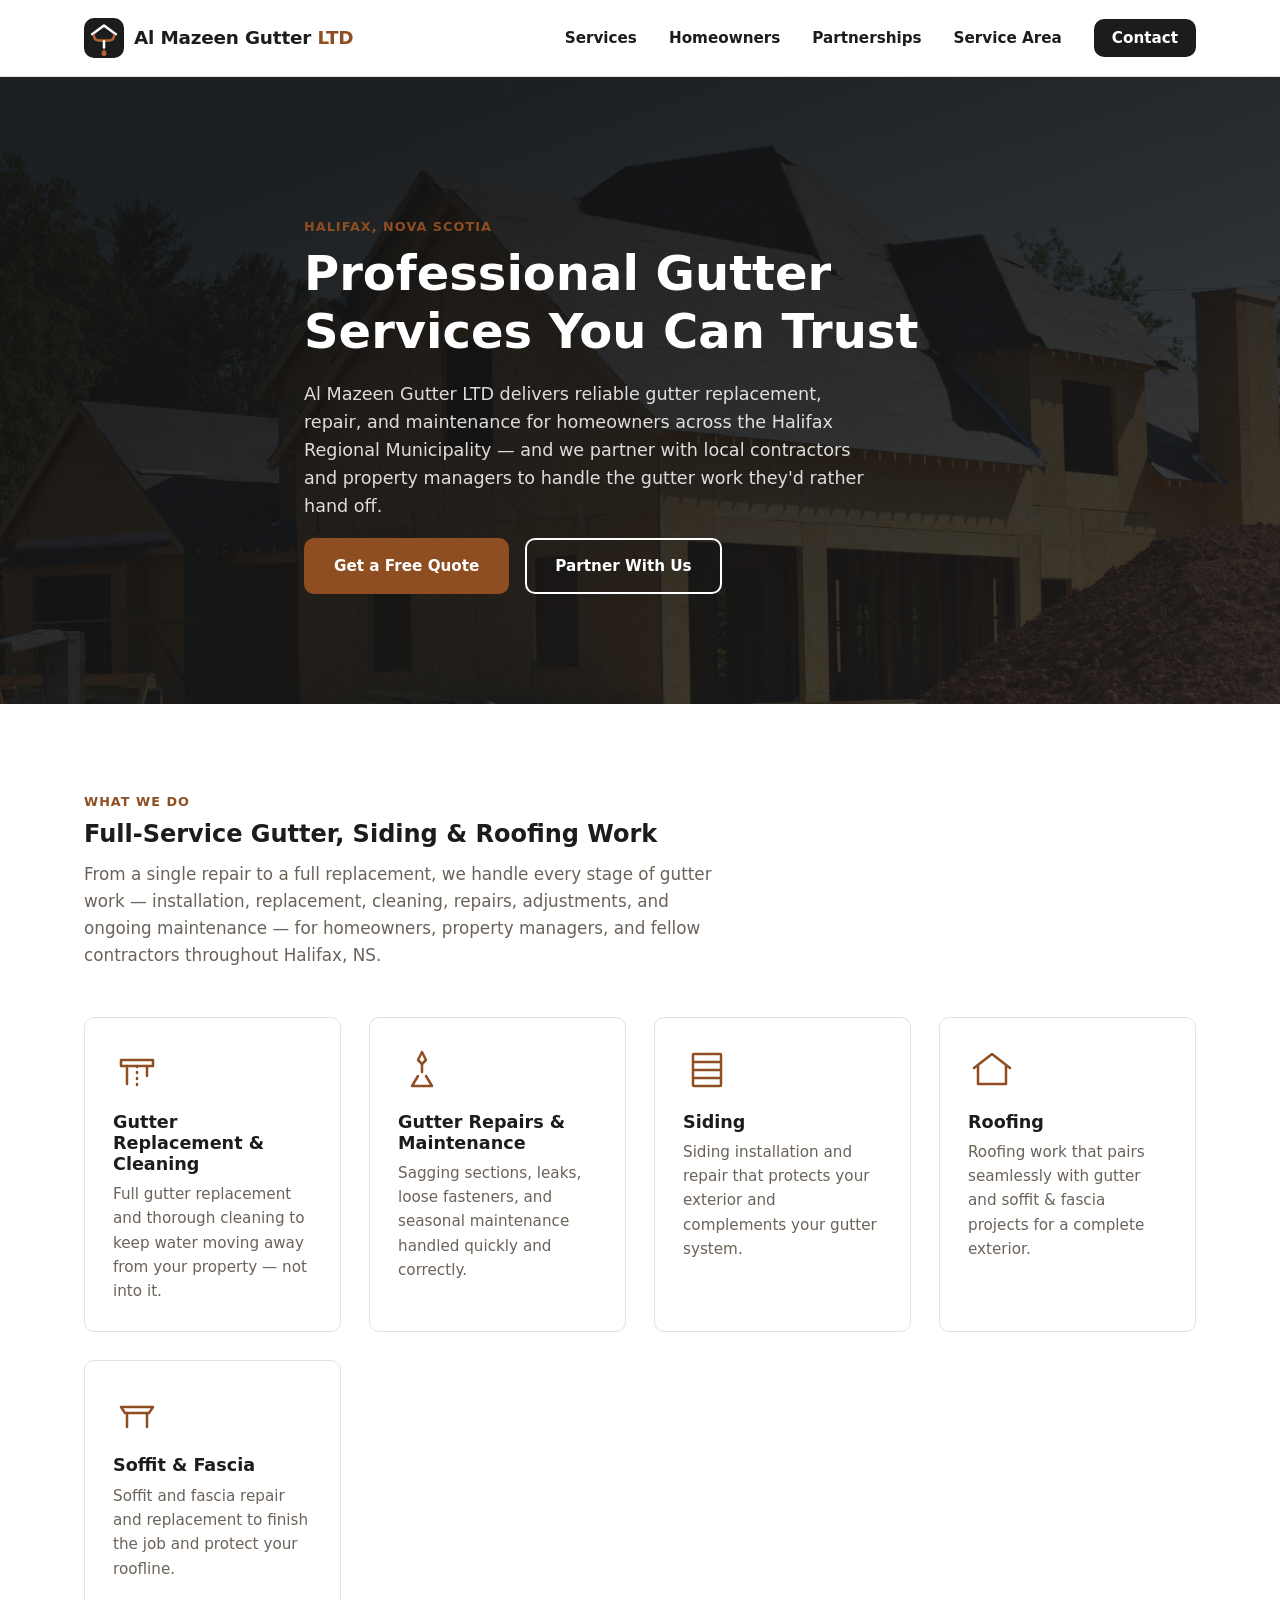
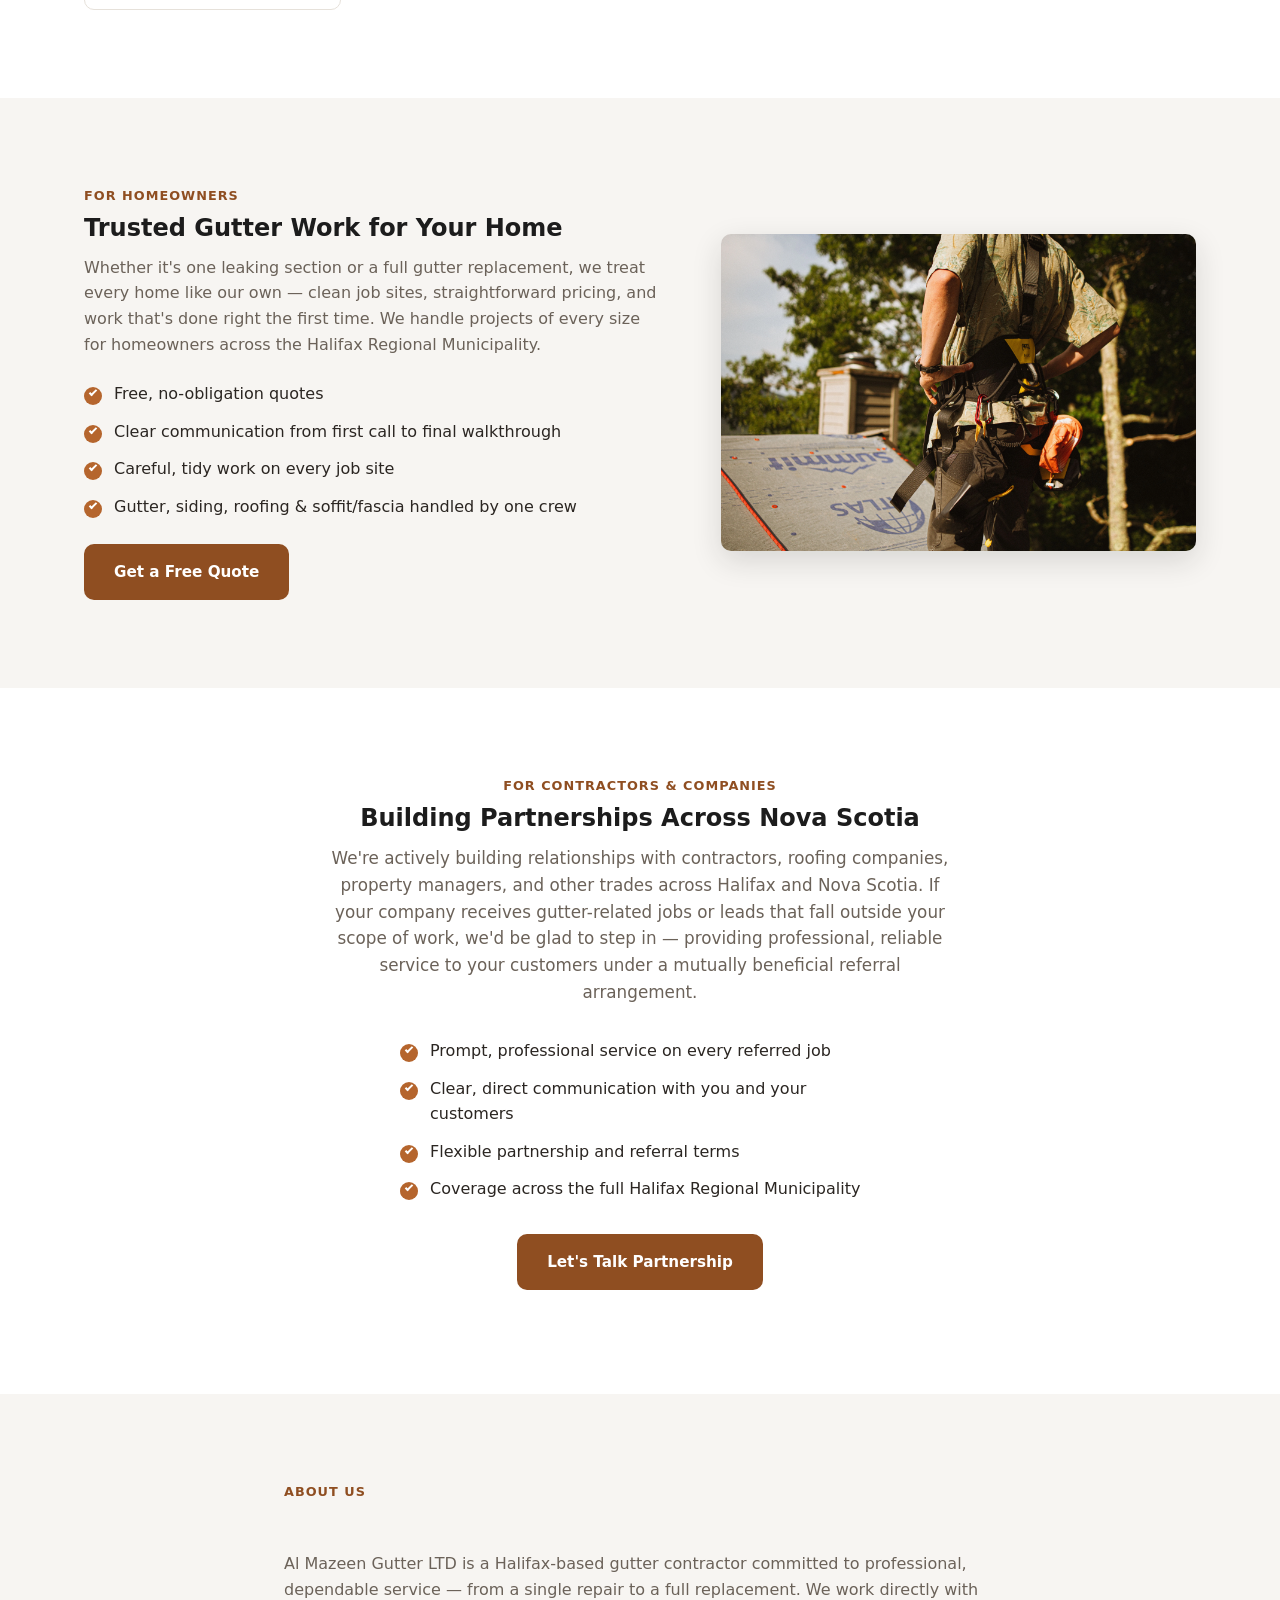
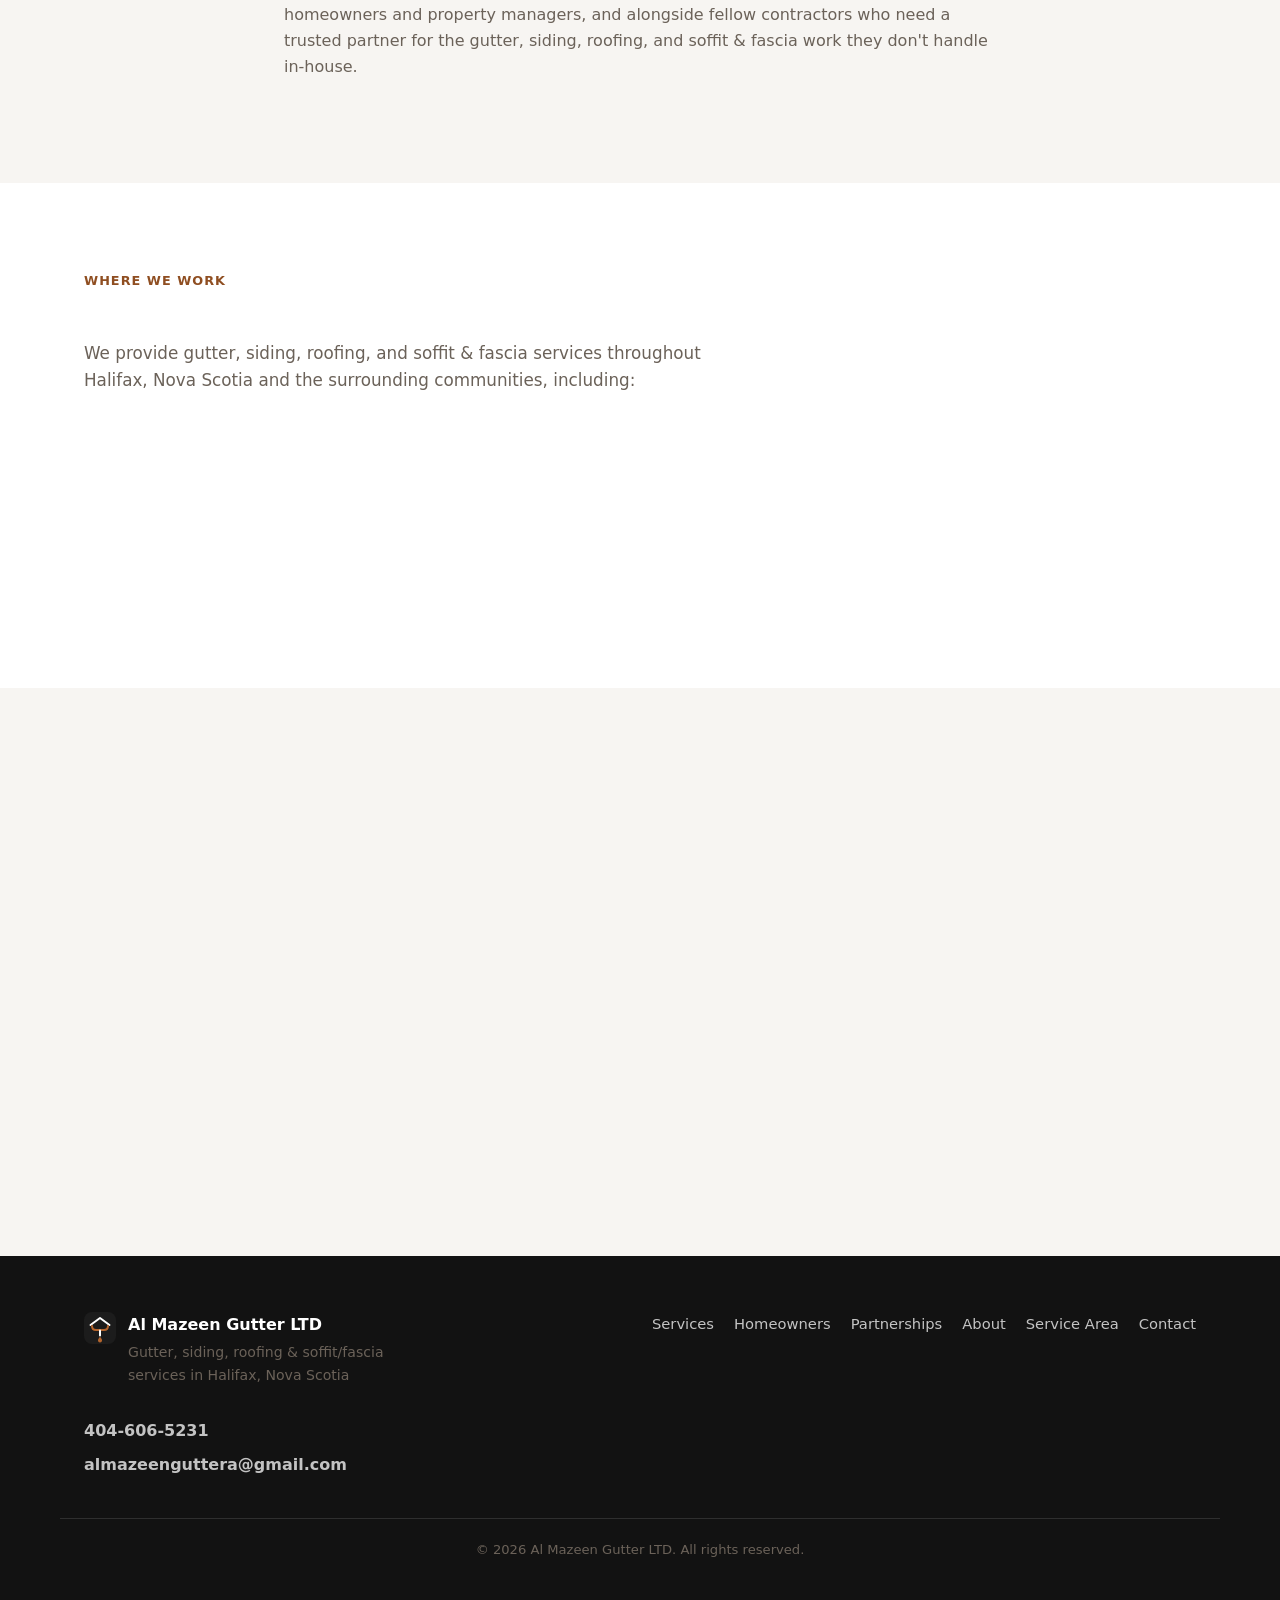
==== index.html @ e64c3819 "Add files via upload" ====
<!DOCTYPE html>
<html lang="en-CA">
<head>
  <meta charset="UTF-8">
  <meta name="viewport" content="width=device-width, initial-scale=1.0">

  <!-- ===================== PRIMARY SEO ===================== -->
  <title>Al Mazeen Gutter LTD | Gutter Services for Homeowners in Halifax, NS</title>
  <meta name="description" content="Al Mazeen Gutter LTD provides professional gutter replacement, repair, cleaning, and maintenance for homeowners in Halifax, Nova Scotia. We also partner with local contractors, roofers, and property managers on gutter, siding, roofing, and soffit &amp; fascia referrals.">
  <meta name="keywords" content="gutter services Halifax, gutter replacement Halifax NS, gutter repair Halifax, gutter cleaning Nova Scotia, soffit and fascia Halifax, siding Halifax, roofing Halifax, residential gutter contractor Halifax, contractor partnerships Nova Scotia, gutter referrals">
  <meta name="author" content="Al Mazeen Gutter LTD">
  <meta name="robots" content="index, follow">
  <link rel="canonical" href="https://www.your-domain-here.com/">

  <!-- ===================== OPEN GRAPH / SOCIAL ===================== -->
  <!-- TODO: add a real resources/images/og-image.jpg (1200x630) before launch — social platforms generally won't render SVG previews -->

  <meta property="og:type" content="website">
  <meta property="og:title" content="Al Mazeen Gutter LTD | Gutter Services for Homeowners in Halifax, NS">
  <meta property="og:description" content="Professional gutter replacement, repair, cleaning &amp; maintenance for homeowners in Halifax, Nova Scotia. Also open to contractor partnerships and referrals for gutter, siding, roofing, and soffit &amp; fascia work.">
  <meta property="og:image" content="https://www.your-domain-here.com/resources/images/og-image.jpg">
  <meta property="og:url" content="https://www.your-domain-here.com/">
  <meta property="og:locale" content="en_CA">
  <meta property="og:site_name" content="Al Mazeen Gutter LTD">

  <meta name="twitter:card" content="summary_large_image">
  <meta name="twitter:title" content="Al Mazeen Gutter LTD | Halifax, NS">
  <meta name="twitter:description" content="Professional gutter replacement, repair, cleaning &amp; maintenance for homeowners in Halifax, Nova Scotia. Also open to contractor partnerships and referrals.">
  <meta name="twitter:image" content="https://www.your-domain-here.com/resources/images/og-image.jpg">

  <!-- ===================== LOCAL SEO / GEO ===================== -->
  <meta name="geo.region" content="CA-NS">
  <meta name="geo.placename" content="Halifax, Nova Scotia">
  <meta name="geo.position" content="44.6488;-63.5752">
  <meta name="ICBM" content="44.6488, -63.5752">

  <!-- ===================== ICONS ===================== -->
  <link rel="icon" type="image/svg+xml" href="resources/favicon.svg">
  <link rel="apple-touch-icon" href="resources/favicon.svg">

  <link rel="stylesheet" href="css/style.css">

  <!-- ===================== STRUCTURED DATA (LocalBusiness) ===================== -->
  <script type="application/ld+json">
  {
    "@context": "https://schema.org",
    "@type": "HomeAndConstructionBusiness",
    "name": "Al Mazeen Gutter LTD",
    "description": "Professional gutter replacement, repair, cleaning, and maintenance for homeowners and property managers in Halifax, Nova Scotia. Also offering siding, roofing, and soffit & fascia services, and open to contractor partnerships and job referrals.",
    "url": "https://www.your-domain-here.com/",
    "telephone": "+1-404-606-5231",
    "email": "almazeenguttera@gmail.com",
    "image": "https://www.your-domain-here.com/resources/images/og-image.jpg",
    "address": {
      "@type": "PostalAddress",
      "addressLocality": "Halifax",
      "addressRegion": "NS",
      "addressCountry": "CA"
    },
    "geo": {
      "@type": "GeoCoordinates",
      "latitude": 44.6488,
      "longitude": -63.5752
    },
    "areaServed": [
      { "@type": "City", "name": "Halifax" },
      { "@type": "City", "name": "Dartmouth" },
      { "@type": "City", "name": "Bedford" },
      { "@type": "City", "name": "Lower Sackville" },
      { "@type": "AdministrativeArea", "name": "Halifax Regional Municipality" },
      { "@type": "State", "name": "Nova Scotia" }
    ],
    "makesOffer": [
      { "@type": "Offer", "itemOffered": { "@type": "Service", "name": "Gutter Replacement" } },
      { "@type": "Offer", "itemOffered": { "@type": "Service", "name": "Gutter Cleaning" } },
      { "@type": "Offer", "itemOffered": { "@type": "Service", "name": "Gutter Repairs & Maintenance" } },
      { "@type": "Offer", "itemOffered": { "@type": "Service", "name": "Siding Installation & Repair" } },
      { "@type": "Offer", "itemOffered": { "@type": "Service", "name": "Roofing" } },
      { "@type": "Offer", "itemOffered": { "@type": "Service", "name": "Soffit & Fascia" } }
    ]
  }
  </script>
  <!-- NOTE: no exact street address was provided — add one to the "address" block above once available for stronger local SEO. -->
</head>
<body>

  <a class="skip-link" href="#main-content">Skip to main content</a>

  <!-- ===================== HEADER / NAV ===================== -->
  <header class="site-header" id="top">
    <div class="container header-inner">
      <a href="#top" class="logo" aria-label="Al Mazeen Gutter LTD, home">
        <img src="resources/logo.svg" alt="Al Mazeen Gutter LTD logo" class="logo-mark" width="40" height="40">
        <span class="logo-text">Al Mazeen Gutter <span class="logo-ltd">LTD</span></span>
      </a>

      <button class="nav-toggle" id="navToggle" aria-expanded="false" aria-controls="primaryNav" aria-label="Toggle navigation menu">
        <span></span><span></span><span></span>
      </button>

      <nav class="primary-nav" id="primaryNav" aria-label="Primary">
        <ul>
          <li><a href="#services">Services</a></li>
          <li><a href="#homeowners">Homeowners</a></li>
          <li><a href="#partnerships">Partnerships</a></li>
          <li><a href="#service-area">Service Area</a></li>
          <li><a href="#contact" class="nav-cta">Contact</a></li>
        </ul>
      </nav>
    </div>
  </header>

  <main id="main-content">

    <!-- ===================== HERO ===================== -->
    <section class="hero">
      <div class="hero-media" aria-hidden="true">
        <img src="resources/images/hero.webp" alt="" class="hero-img">
      </div>
      <div class="container hero-inner">
        <p class="eyebrow">Halifax, Nova Scotia</p>
        <h1>Professional Gutter Services You Can Trust</h1>
        <p class="hero-sub">
          Al Mazeen Gutter LTD delivers reliable gutter replacement, repair, and maintenance for
          homeowners across the Halifax Regional Municipality &mdash; and we partner with local
          contractors and property managers to handle the gutter work they'd rather hand off.
        </p>
        <div class="hero-actions">
          <a href="#contact" class="btn btn-primary">Get a Free Quote</a>
          <a href="#partnerships" class="btn btn-outline">Partner With Us</a>
        </div>
      </div>
    </section>

    <!-- ===================== SERVICES ===================== -->
    <section class="section" id="services">
      <div class="container">
        <p class="eyebrow">What We Do</p>
        <h2>Full-Service Gutter, Siding &amp; Roofing Work</h2>
        <p class="section-lead">
          From a single repair to a full replacement, we handle every stage of gutter work &mdash;
          installation, replacement, cleaning, repairs, adjustments, and ongoing maintenance &mdash;
          for homeowners, property managers, and fellow contractors throughout Halifax, NS.
        </p>

        <div class="card-grid">
          <article class="service-card">
            <div class="service-icon" aria-hidden="true">
              <svg viewBox="0 0 48 48" fill="none" xmlns="http://www.w3.org/2000/svg"><path d="M8 14h32v6H8z" stroke="currentColor" stroke-width="2.5" stroke-linejoin="round"/><path d="M14 20v18M34 20v10" stroke="currentColor" stroke-width="2.5" stroke-linecap="round"/><path d="M24 20v24" stroke="currentColor" stroke-width="2.5" stroke-linecap="round" stroke-dasharray="1 5"/></svg>
            </div>
            <h3>Gutter Replacement &amp; Cleaning</h3>
            <p>Full gutter replacement and thorough cleaning to keep water moving away from your property &mdash; not into it.</p>
          </article>

          <article class="service-card">
            <div class="service-icon" aria-hidden="true">
              <svg viewBox="0 0 48 48" fill="none" xmlns="http://www.w3.org/2000/svg"><path d="M24 6l4 8-4 4-4-4 4-8z" stroke="currentColor" stroke-width="2.5" stroke-linejoin="round"/><path d="M24 18v8M14 40l6-10M34 40l-6-10M14 40h20" stroke="currentColor" stroke-width="2.5" stroke-linecap="round" stroke-linejoin="round"/></svg>
            </div>
            <h3>Gutter Repairs &amp; Maintenance</h3>
            <p>Sagging sections, leaks, loose fasteners, and seasonal maintenance handled quickly and correctly.</p>
          </article>

          <article class="service-card">
            <div class="service-icon" aria-hidden="true">
              <svg viewBox="0 0 48 48" fill="none" xmlns="http://www.w3.org/2000/svg"><rect x="10" y="8" width="28" height="32" rx="1" stroke="currentColor" stroke-width="2.5"/><path d="M10 16h28M10 24h28M10 32h28" stroke="currentColor" stroke-width="2.5"/></svg>
            </div>
            <h3>Siding</h3>
            <p>Siding installation and repair that protects your exterior and complements your gutter system.</p>
          </article>

          <article class="service-card">
            <div class="service-icon" aria-hidden="true">
              <svg viewBox="0 0 48 48" fill="none" xmlns="http://www.w3.org/2000/svg"><path d="M6 22L24 8l18 14" stroke="currentColor" stroke-width="2.5" stroke-linecap="round" stroke-linejoin="round"/><path d="M10 20v18h28V20" stroke="currentColor" stroke-width="2.5" stroke-linejoin="round"/></svg>
            </div>
            <h3>Roofing</h3>
            <p>Roofing work that pairs seamlessly with gutter and soffit &amp; fascia projects for a complete exterior.</p>
          </article>

          <article class="service-card">
            <div class="service-icon" aria-hidden="true">
              <svg viewBox="0 0 48 48" fill="none" xmlns="http://www.w3.org/2000/svg"><path d="M8 18h32l-4 6H12l-4-6z" stroke="currentColor" stroke-width="2.5" stroke-linejoin="round"/><path d="M14 24v14M34 24v14" stroke="currentColor" stroke-width="2.5" stroke-linecap="round"/></svg>
            </div>
            <h3>Soffit &amp; Fascia</h3>
            <p>Soffit and fascia repair and replacement to finish the job and protect your roofline.</p>
          </article>
        </div>
      </div>
    </section>

    <!-- ===================== HOMEOWNERS ===================== -->
    <section class="section section-alt" id="homeowners">
      <div class="container">
        <div class="split">
          <div class="split-copy">
            <p class="eyebrow">For Homeowners</p>
            <h2>Trusted Gutter Work for Your Home</h2>
            <p>
              Whether it's one leaking section or a full gutter replacement, we treat every home
              like our own &mdash; clean job sites, straightforward pricing, and work that's done
              right the first time. We handle projects of every size for homeowners across the
              Halifax Regional Municipality.
            </p>
            <ul class="check-list">
              <li>Free, no-obligation quotes</li>
              <li>Clear communication from first call to final walkthrough</li>
              <li>Careful, tidy work on every job site</li>
              <li>Gutter, siding, roofing &amp; soffit/fascia handled by one crew</li>
            </ul>
            <a href="#contact" class="btn btn-primary">Get a Free Quote</a>
          </div>
          <div class="split-media" aria-hidden="true">
            <img src="resources/images/about.webp" alt="Roofing technician wearing safety harness on a residential roof, ready for a gutter and roofing job" class="rounded-img">
          </div>
        </div>
      </div>
    </section>

    <!-- ===================== PARTNERSHIPS ===================== -->
    <section class="section" id="partnerships">
      <div class="container">
        <div class="section-intro-center">
          <p class="eyebrow">For Contractors &amp; Companies</p>
          <h2>Building Partnerships Across Nova Scotia</h2>
          <p class="section-lead center">
            We're actively building relationships with contractors, roofing companies, property
            managers, and other trades across Halifax and Nova Scotia. If your company receives
            gutter-related jobs or leads that fall outside your scope of work, we'd be glad to
            step in &mdash; providing professional, reliable service to your customers under a
            mutually beneficial referral arrangement.
          </p>
        </div>
        <ul class="check-list check-list-center">
          <li>Prompt, professional service on every referred job</li>
          <li>Clear, direct communication with you and your customers</li>
          <li>Flexible partnership and referral terms</li>
          <li>Coverage across the full Halifax Regional Municipality</li>
        </ul>
        <p class="text-center"><a href="#contact" class="btn btn-primary">Let's Talk Partnership</a></p>
      </div>
    </section>

    <!-- ===================== ABOUT ===================== -->
    <section class="section section-alt" id="about">
      <div class="container narrow">
        <p class="eyebrow">About Us</p>
        <h2>Dependable Gutter Work, Done Right</h2>
        <p>
          Al Mazeen Gutter LTD is a Halifax-based gutter contractor committed to professional,
          dependable service &mdash; from a single repair to a full replacement. We work directly
          with homeowners and property managers, and alongside fellow contractors who need a
          trusted partner for the gutter, siding, roofing, and soffit &amp; fascia work they don't
          handle in-house.
        </p>
      </div>
    </section>

    <!-- ===================== SERVICE AREA ===================== -->
    <section class="section" id="service-area">
      <div class="container">
        <p class="eyebrow">Where We Work</p>
        <h2>Proudly Serving the Halifax Regional Municipality</h2>
        <p class="section-lead">
          We provide gutter, siding, roofing, and soffit &amp; fascia services throughout Halifax,
          Nova Scotia and the surrounding communities, including:
        </p>
        <ul class="area-list">
          <li>Halifax</li>
          <li>Dartmouth</li>
          <li>Bedford</li>
          <li>Lower Sackville</li>
          <li>Cole Harbour</li>
          <li>Clayton Park</li>
          <li>Fall River</li>
          <li>Surrounding HRM communities</li>
        </ul>
      </div>
    </section>

    <!-- ===================== CONTACT ===================== -->
    <section class="section section-alt" id="contact">
      <div class="container">
        <div class="section-intro-center">
          <p class="eyebrow">Get In Touch</p>
          <h2>Request a Quote or Start a Partnership</h2>
          <p class="section-lead center">
            Reach out about a gutter project, or to discuss a referral partnership between our
            companies. We look forward to hearing from you.
          </p>
        </div>

        <div class="contact-grid">
          <a href="tel:+14046065231" class="contact-tile">
            <span class="contact-tile-icon" aria-hidden="true">
              <svg viewBox="0 0 48 48" fill="none" xmlns="http://www.w3.org/2000/svg"><path d="M14 8c1.5 3.5 3 6.5 5 9-2 2-3 3-3 3s2 5 5 8 8 5 8 5 1-1 3-3c2.5 2 5.5 3.5 9 5v6c0 2-2 4-4 4C22 45 3 26 3 12c0-2 2-4 4-4h7z" stroke="currentColor" stroke-width="2.5" stroke-linejoin="round"/></svg>
            </span>
            <span class="contact-tile-label">Call Us</span>
            <span class="contact-tile-value">404-606-5231</span>
          </a>

          <a href="mailto:almazeenguttera@gmail.com" class="contact-tile">
            <span class="contact-tile-icon" aria-hidden="true">
              <svg viewBox="0 0 48 48" fill="none" xmlns="http://www.w3.org/2000/svg"><rect x="6" y="10" width="36" height="28" rx="3" stroke="currentColor" stroke-width="2.5"/><path d="M8 13l16 13 16-13" stroke="currentColor" stroke-width="2.5" stroke-linecap="round" stroke-linejoin="round"/></svg>
            </span>
            <span class="contact-tile-label">Email Us</span>
            <span class="contact-tile-value">almazeenguttera@gmail.com</span>
          </a>

          <div class="contact-tile contact-tile-static">
            <span class="contact-tile-icon" aria-hidden="true">
              <svg viewBox="0 0 48 48" fill="none" xmlns="http://www.w3.org/2000/svg"><path d="M24 44s14-12.6 14-23a14 14 0 1 0-28 0c0 10.4 14 23 14 23z" stroke="currentColor" stroke-width="2.5" stroke-linejoin="round"/><circle cx="24" cy="21" r="5" stroke="currentColor" stroke-width="2.5"/></svg>
            </span>
            <span class="contact-tile-label">Service Area</span>
            <span class="contact-tile-value">Halifax Regional Municipality, NS</span>
          </div>
        </div>
      </div>
    </section>

  </main>

  <!-- ===================== FOOTER ===================== -->
  <footer class="site-footer">
    <div class="container footer-inner">
      <div class="footer-brand">
        <img src="resources/logo.svg" alt="" class="logo-mark" width="32" height="32" aria-hidden="true">
        <div>
          <p class="footer-name">Al Mazeen Gutter LTD</p>
          <p class="footer-tagline">Gutter, siding, roofing &amp; soffit/fascia services in Halifax, Nova Scotia</p>
        </div>
      </div>

      <nav class="footer-nav" aria-label="Footer">
        <a href="#services">Services</a>
        <a href="#homeowners">Homeowners</a>
        <a href="#partnerships">Partnerships</a>
        <a href="#about">About</a>
        <a href="#service-area">Service Area</a>
        <a href="#contact">Contact</a>
      </nav>

      <div class="footer-contact">
        <a href="tel:+14046065231">404-606-5231</a>
        <a href="mailto:almazeenguttera@gmail.com">almazeenguttera@gmail.com</a>
      </div>
    </div>
    <div class="container footer-bottom">
      <p>&copy; <span id="year"></span> Al Mazeen Gutter LTD. All rights reserved.</p>
    </div>
  </footer>

  <script src="js/main.js"></script>
</body>
</html>
---- css/style.css ----
/* =========================================================
   Al Mazeen Gutter LTD — Stylesheet
   Palette: deep navy + slate + warm amber accent
   ========================================================= */

:root {
  --color-navy: #1c1c1c;
  --color-navy-dark: #121212;
  --color-slate: #6b6259;
  --color-slate-light: #f7f5f2;
  --color-white: #ffffff;
  --color-accent: #b5652d;
  --color-accent-dark: #8f4e21;
  --color-text: #2b2622;
  --color-text-muted: #6b6259;
  --color-border: #e6e1da;

  --font-base: "Segoe UI", system-ui, -apple-system, "Helvetica Neue", Arial, sans-serif;

  --max-width: 1160px;
  --radius: 10px;
  --shadow-sm: 0 1px 3px rgba(28, 28, 28, 0.08);
  --shadow-md: 0 10px 30px rgba(28, 28, 28, 0.14);
  --transition: 0.2s ease;
}

/* ---------- Reset ---------- */
*, *::before, *::after { box-sizing: border-box; }
html { scroll-behavior: smooth; }
body {
  margin: 0;
  font-family: var(--font-base);
  color: var(--color-text);
  background: var(--color-white);
  line-height: 1.6;
  -webkit-font-smoothing: antialiased;
}
img { max-width: 100%; display: block; }
a { color: inherit; text-decoration: none; }
ul { list-style: none; margin: 0; padding: 0; }
h1, h2, h3 { line-height: 1.2; color: var(--color-navy); margin: 0 0 0.5em; }
p { margin: 0 0 1em; color: var(--color-text-muted); }

.skip-link {
  position: absolute;
  left: -999px;
  top: 0;
  background: var(--color-navy);
  color: #fff;
  padding: 10px 16px;
  z-index: 1000;
}
.skip-link:focus { left: 0; }

.container {
  max-width: var(--max-width);
  margin: 0 auto;
  padding: 0 24px;
}
.container.narrow { max-width: 760px; }

.eyebrow {
  text-transform: uppercase;
  letter-spacing: 0.08em;
  font-size: 0.8rem;
  font-weight: 700;
  color: var(--color-accent-dark);
  margin: 0 0 0.6em;
}

.section { padding: 88px 0; }
.section-alt { background: var(--color-slate-light); }
.section-lead { max-width: 640px; font-size: 1.05rem; }

/* ---------- Buttons ---------- */
.btn {
  display: inline-block;
  padding: 14px 28px;
  border-radius: var(--radius);
  font-weight: 600;
  font-size: 0.95rem;
  border: 2px solid transparent;
  cursor: pointer;
  transition: transform var(--transition), background var(--transition), border-color var(--transition), color var(--transition);
}
.btn:hover { transform: translateY(-1px); }
.btn-primary {
  background: var(--color-accent-dark);
  color: var(--color-white);
}
.btn-primary:hover { background: #733e1a; }
.btn-outline {
  background: transparent;
  border-color: var(--color-white);
  color: var(--color-white);
}
.btn-outline:hover { background: rgba(255, 255, 255, 0.12); }

/* ---------- Header ---------- */
.site-header {
  position: sticky;
  top: 0;
  z-index: 500;
  background: var(--color-white);
  border-bottom: 1px solid var(--color-border);
}
.header-inner {
  display: flex;
  align-items: center;
  justify-content: space-between;
  height: 76px;
}
.logo {
  display: flex;
  align-items: center;
  gap: 10px;
}
.logo-text {
  font-weight: 700;
  font-size: 1.15rem;
  color: var(--color-navy);
  letter-spacing: -0.01em;
}
.logo-ltd { color: var(--color-accent-dark); font-weight: 700; }

.primary-nav ul {
  display: flex;
  align-items: center;
  gap: 32px;
}
.primary-nav a {
  font-weight: 600;
  font-size: 0.95rem;
  color: var(--color-navy);
  transition: color var(--transition);
}
.primary-nav a:hover { color: var(--color-accent-dark); }
.primary-nav .nav-cta {
  background: var(--color-navy);
  color: #fff;
  padding: 10px 18px;
  border-radius: var(--radius);
}
.primary-nav .nav-cta:hover { background: var(--color-navy-dark); color: #fff; }

.nav-toggle {
  display: none;
  flex-direction: column;
  justify-content: center;
  gap: 5px;
  width: 40px;
  height: 40px;
  background: transparent;
  border: none;
  cursor: pointer;
}
.nav-toggle span {
  display: block;
  height: 2px;
  width: 100%;
  background: var(--color-navy);
  border-radius: 2px;
}

/* ---------- Hero ---------- */
.hero {
  position: relative;
  color: #fff;
  overflow: hidden;
  background: var(--color-navy);
  min-height: 620px;
}
.hero-media {
  position: absolute;
  inset: 0;
}
.hero-img {
  width: 100%;
  height: 100%;
  object-fit: cover;
  object-position: center 20%;
  opacity: 0.38;
}
.hero-media::after {
  content: "";
  position: absolute;
  inset: 0;
  background: linear-gradient(160deg, rgba(18, 18, 18, 0.82) 20%, rgba(28, 28, 28, 0.5));
}
.hero-inner {
  position: relative;
  padding: 140px 24px 110px;
  max-width: 720px;
}
.hero h1 {
  color: #fff;
  font-size: clamp(2.1rem, 4.5vw, 3rem);
  margin-bottom: 0.4em;
}
.hero-sub {
  color: rgba(255, 255, 255, 0.85);
  font-size: 1.1rem;
  max-width: 560px;
}
.hero-actions {
  display: flex;
  gap: 16px;
  flex-wrap: wrap;
  margin-top: 12px;
}

/* ---------- Service cards ---------- */
.card-grid {
  display: grid;
  grid-template-columns: repeat(auto-fit, minmax(220px, 1fr));
  gap: 28px;
  margin-top: 48px;
}
.service-card {
  background: var(--color-white);
  border: 1px solid var(--color-border);
  border-radius: var(--radius);
  padding: 28px;
  transition: box-shadow var(--transition), transform var(--transition);
}
.service-card:hover {
  box-shadow: var(--shadow-md);
  transform: translateY(-3px);
}
.service-icon {
  width: 48px;
  height: 48px;
  color: var(--color-accent-dark);
  margin-bottom: 18px;
}
.service-card h3 {
  font-size: 1.1rem;
  margin-bottom: 0.4em;
}
.service-card p { margin-bottom: 0; font-size: 0.95rem; }

/* ---------- Split layout ---------- */
.split {
  display: grid;
  grid-template-columns: 1.1fr 0.9fr;
  gap: 56px;
  align-items: center;
}
.split-media img,
.rounded-img {
  border-radius: var(--radius);
  box-shadow: var(--shadow-md);
}

.check-list { margin: 24px 0; }
.check-list-center {
  max-width: 480px;
  margin: 32px auto;
}
.text-center { text-align: center; }
.check-list li {
  position: relative;
  padding-left: 30px;
  margin-bottom: 12px;
  color: var(--color-text);
  font-weight: 500;
}
.check-list li::before {
  content: "";
  position: absolute;
  left: 0;
  top: 6px;
  width: 18px;
  height: 18px;
  border-radius: 50%;
  background: var(--color-accent);
}
.check-list li::after {
  content: "";
  position: absolute;
  left: 5px;
  top: 9px;
  width: 8px;
  height: 4px;
  border-left: 2px solid #fff;
  border-bottom: 2px solid #fff;
  transform: rotate(-45deg);
}

/* ---------- Service area list ---------- */
.area-list {
  display: grid;
  grid-template-columns: repeat(auto-fit, minmax(160px, 1fr));
  gap: 12px;
  margin-top: 32px;
  max-width: 780px;
}
.area-list li {
  background: var(--color-white);
  border: 1px solid var(--color-border);
  border-radius: var(--radius);
  padding: 14px 18px;
  font-weight: 600;
  color: var(--color-navy);
}

/* ---------- Contact ---------- */
.section-intro-center {
  max-width: 640px;
  margin: 0 auto;
  text-align: center;
}
.section-lead.center { margin: 0 auto; }

.contact-grid {
  display: grid;
  grid-template-columns: repeat(auto-fit, minmax(240px, 1fr));
  gap: 28px;
  margin-top: 48px;
}
.contact-tile {
  display: flex;
  flex-direction: column;
  align-items: center;
  text-align: center;
  gap: 6px;
  background: var(--color-white);
  border: 1px solid var(--color-border);
  border-radius: var(--radius);
  padding: 36px 28px;
  transition: box-shadow var(--transition), transform var(--transition), border-color var(--transition);
}
a.contact-tile:hover,
a.contact-tile:focus-visible {
  box-shadow: var(--shadow-md);
  transform: translateY(-3px);
  border-color: var(--color-accent);
}
.contact-tile-icon {
  width: 52px;
  height: 52px;
  display: flex;
  align-items: center;
  justify-content: center;
  border-radius: 50%;
  background: var(--color-slate-light);
  color: var(--color-accent-dark);
  margin-bottom: 6px;
}
.contact-tile-icon svg { width: 26px; height: 26px; }
.contact-tile-label {
  font-size: 0.8rem;
  text-transform: uppercase;
  letter-spacing: 0.06em;
  font-weight: 700;
  color: var(--color-text-muted);
}
.contact-tile-value {
  font-size: 1.1rem;
  font-weight: 700;
  color: var(--color-navy);
  word-break: break-word;
}
a.contact-tile .contact-tile-value { color: var(--color-navy); }
a.contact-tile:hover .contact-tile-value { color: var(--color-accent-dark); }
.contact-tile-static { background: var(--color-slate-light); }

/* ---------- Footer ---------- */
.site-footer {
  background: var(--color-navy-dark);
  color: rgba(255, 255, 255, 0.75);
  padding-top: 56px;
}
.footer-inner {
  display: flex;
  flex-wrap: wrap;
  gap: 32px;
  justify-content: space-between;
  align-items: flex-start;
  padding-bottom: 40px;
  border-bottom: 1px solid rgba(255, 255, 255, 0.12);
}
.footer-brand { display: flex; gap: 12px; max-width: 320px; }
.footer-name { color: #fff; font-weight: 700; margin: 0 0 4px; }
.footer-tagline { font-size: 0.88rem; margin: 0; }
.footer-nav { display: flex; flex-wrap: wrap; gap: 20px; }
.footer-nav a { font-size: 0.92rem; }
.footer-nav a:hover { color: #fff; }
.footer-contact { display: flex; flex-direction: column; gap: 8px; font-weight: 600; }
.footer-contact a:hover { color: #fff; }
.footer-bottom {
  padding: 20px 24px 28px;
  font-size: 0.82rem;
  text-align: center;
}

/* ---------- Reveal animation ---------- */
.reveal {
  opacity: 0;
  transform: translateY(16px);
  transition: opacity 0.5s ease, transform 0.5s ease;
}
.reveal.is-visible {
  opacity: 1;
  transform: translateY(0);
}
@media (prefers-reduced-motion: reduce) {
  .reveal { opacity: 1; transform: none; transition: none; }
  html { scroll-behavior: auto; }
}

/* ---------- Responsive ---------- */
@media (max-width: 900px) {
  .split { grid-template-columns: 1fr; }
  .split-media { order: -1; }
}

@media (max-width: 880px) {
  .nav-toggle { display: flex; }
  .primary-nav {
    position: absolute;
    top: 76px;
    left: 0;
    right: 0;
    background: var(--color-white);
    border-bottom: 1px solid var(--color-border);
    max-height: 0;
    overflow: hidden;
    transition: max-height var(--transition);
  }
  .primary-nav.is-open { max-height: 400px; }
  .primary-nav ul {
    flex-direction: column;
    align-items: flex-start;
    gap: 0;
    padding: 8px 24px 20px;
  }
  .primary-nav li { width: 100%; }
  .primary-nav a { display: block; padding: 12px 0; }
  .primary-nav .nav-cta { display: inline-block; margin-top: 8px; }

  .hero-inner { padding: 110px 24px 80px; }
  .hero { min-height: 460px; }
  .section { padding: 64px 0; }
}
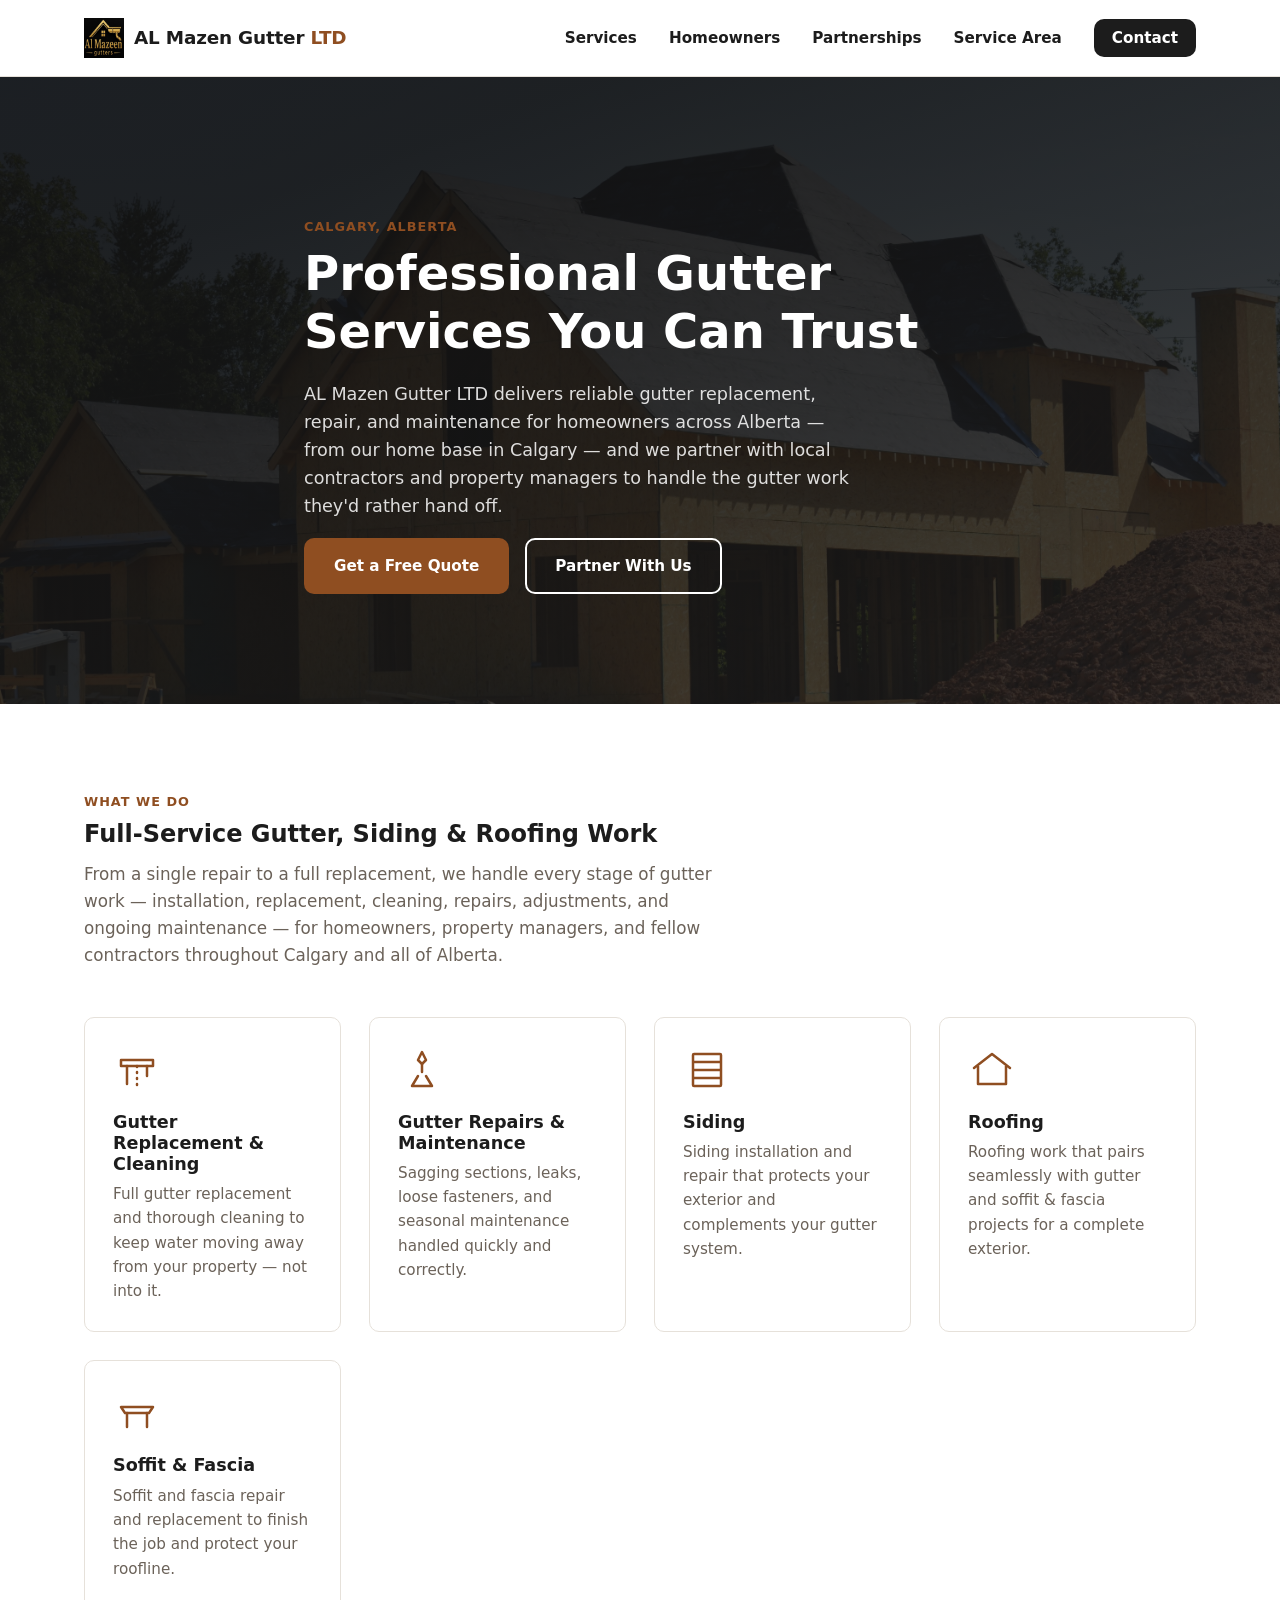
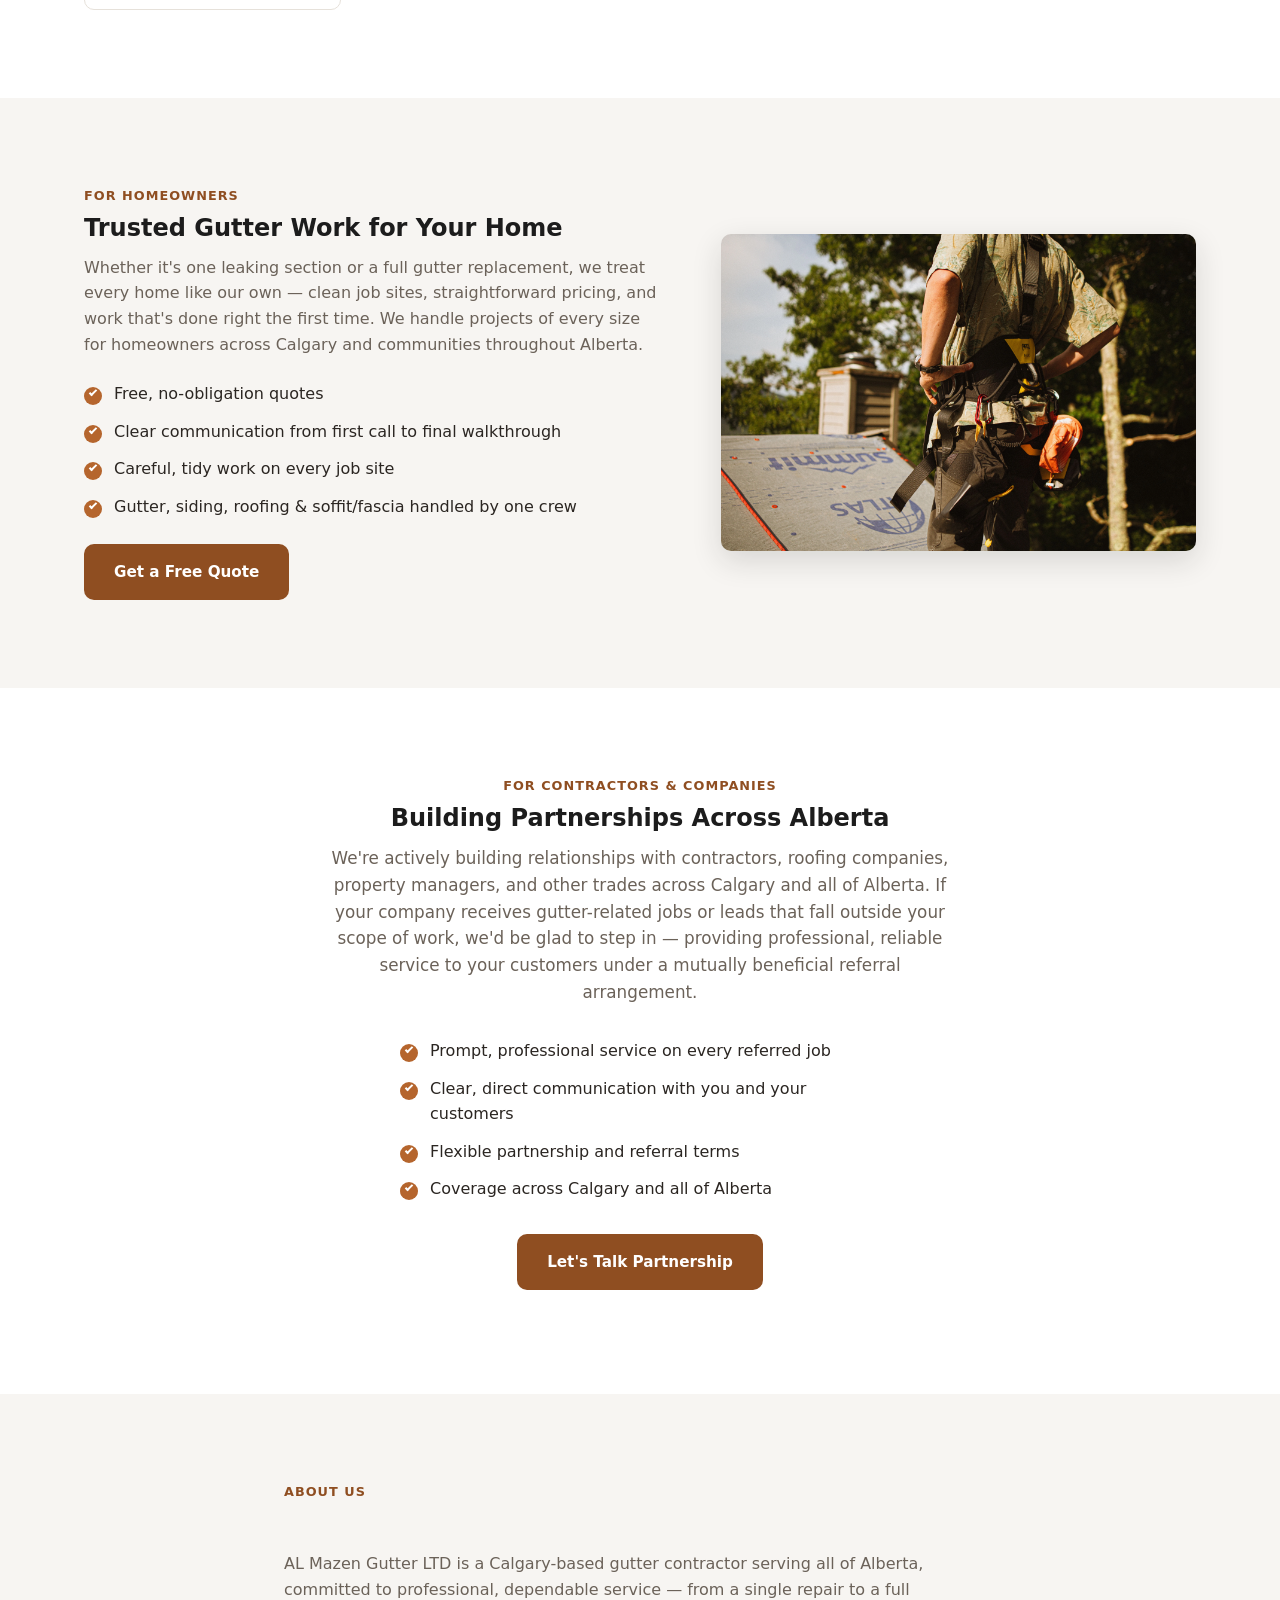
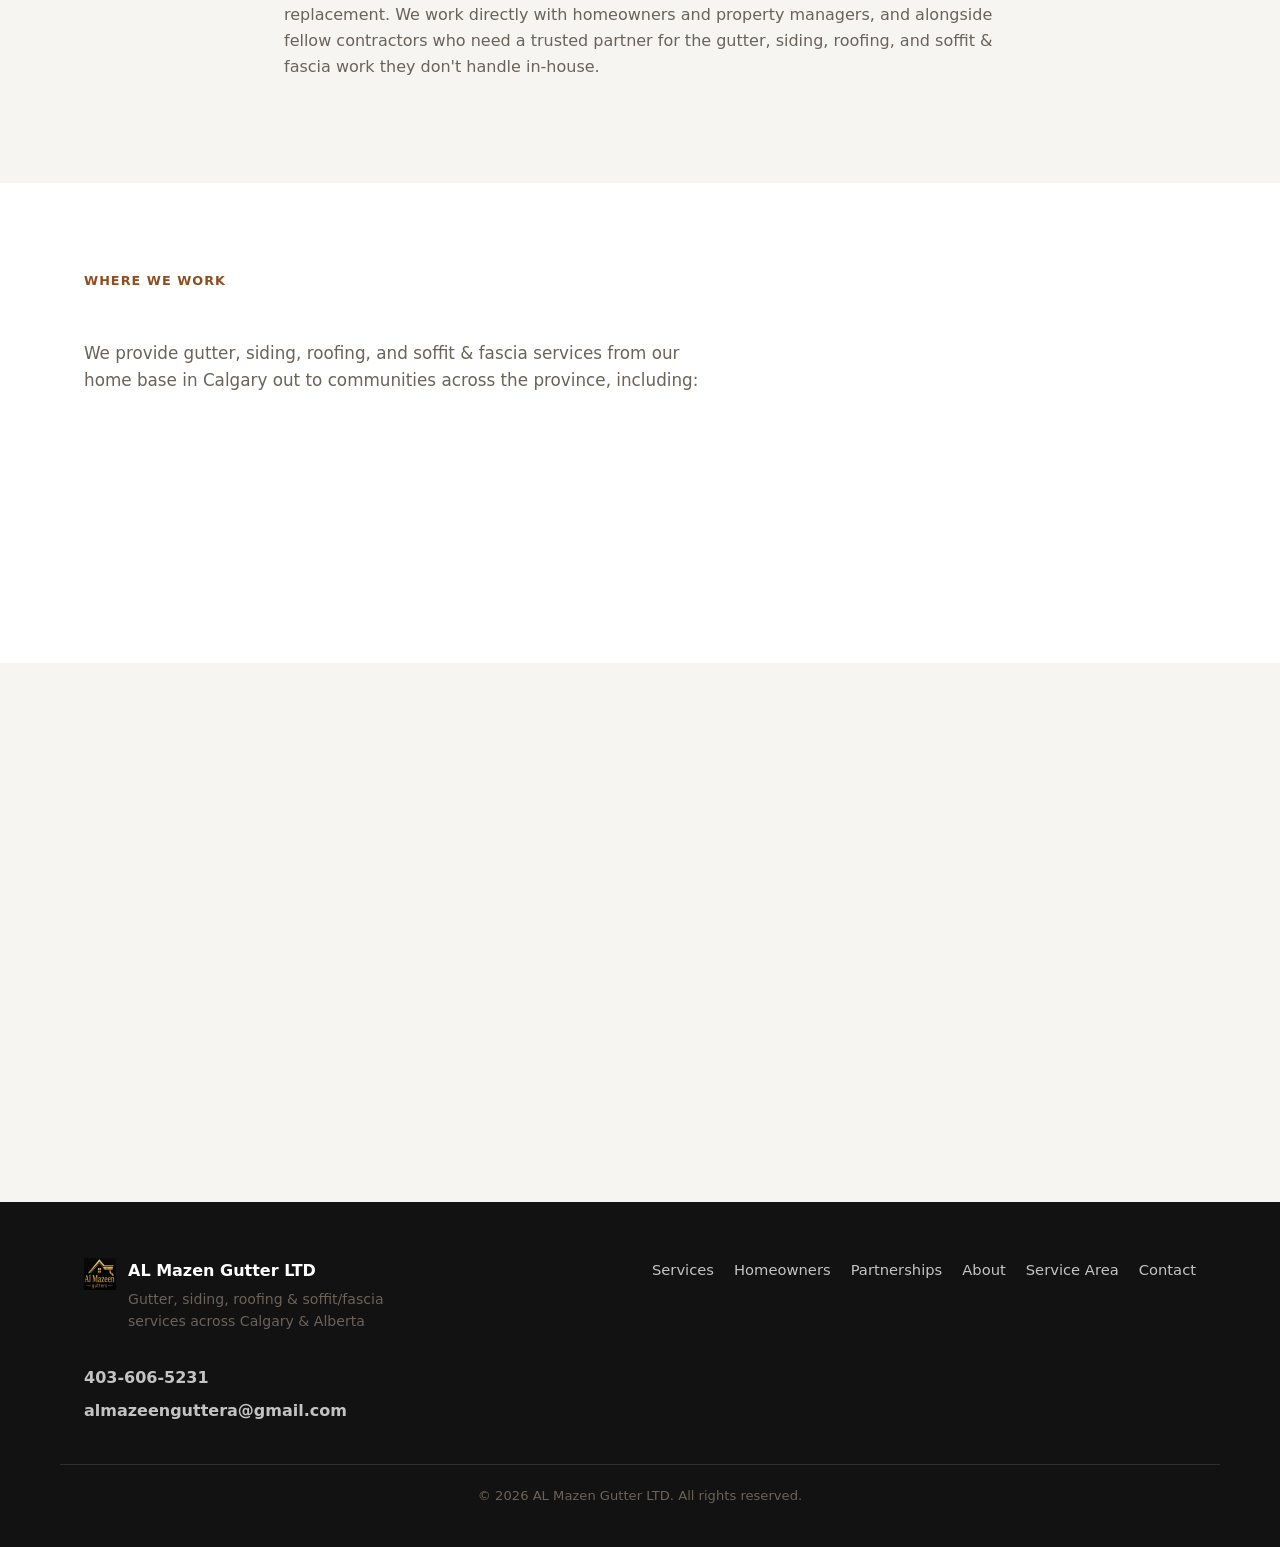
==== commit 126d5dd2: "Add files via upload" ====
--- a/index.html
+++ b/index.html
@@ -5,10 +5,10 @@
   <meta name="viewport" content="width=device-width, initial-scale=1.0">
 
   <!-- ===================== PRIMARY SEO ===================== -->
-  <title>Al Mazeen Gutter LTD | Gutter Services for Homeowners in Halifax, NS</title>
-  <meta name="description" content="Al Mazeen Gutter LTD provides professional gutter replacement, repair, cleaning, and maintenance for homeowners in Halifax, Nova Scotia. We also partner with local contractors, roofers, and property managers on gutter, siding, roofing, and soffit &amp; fascia referrals.">
-  <meta name="keywords" content="gutter services Halifax, gutter replacement Halifax NS, gutter repair Halifax, gutter cleaning Nova Scotia, soffit and fascia Halifax, siding Halifax, roofing Halifax, residential gutter contractor Halifax, contractor partnerships Nova Scotia, gutter referrals">
-  <meta name="author" content="Al Mazeen Gutter LTD">
+  <title>AL Mazen Gutter LTD | Gutter Services for Homeowners Across Alberta</title>
+  <meta name="description" content="AL Mazen Gutter LTD provides professional gutter replacement, repair, cleaning, and maintenance for homeowners across Alberta, based in Calgary. We also partner with local contractors, roofers, and property managers on gutter, siding, roofing, and soffit &amp; fascia referrals.">
+  <meta name="keywords" content="gutter services Calgary, gutter replacement Calgary Alberta, gutter repair Calgary, gutter cleaning Alberta, soffit and fascia Calgary, siding Calgary, roofing Calgary, residential gutter contractor Alberta, contractor partnerships Alberta, gutter referrals">
+  <meta name="author" content="AL Mazen Gutter LTD">
   <meta name="robots" content="index, follow">
   <link rel="canonical" href="https://www.your-domain-here.com/">
 
@@ -16,27 +16,27 @@
   <!-- TODO: add a real resources/images/og-image.jpg (1200x630) before launch — social platforms generally won't render SVG previews -->
 
   <meta property="og:type" content="website">
-  <meta property="og:title" content="Al Mazeen Gutter LTD | Gutter Services for Homeowners in Halifax, NS">
-  <meta property="og:description" content="Professional gutter replacement, repair, cleaning &amp; maintenance for homeowners in Halifax, Nova Scotia. Also open to contractor partnerships and referrals for gutter, siding, roofing, and soffit &amp; fascia work.">
+  <meta property="og:title" content="AL Mazen Gutter LTD | Gutter Services for Homeowners Across Alberta">
+  <meta property="og:description" content="Professional gutter replacement, repair, cleaning &amp; maintenance for homeowners across Alberta, based in Calgary. Also open to contractor partnerships and referrals for gutter, siding, roofing, and soffit &amp; fascia work.">
   <meta property="og:image" content="https://www.your-domain-here.com/resources/images/og-image.jpg">
   <meta property="og:url" content="https://www.your-domain-here.com/">
   <meta property="og:locale" content="en_CA">
-  <meta property="og:site_name" content="Al Mazeen Gutter LTD">
+  <meta property="og:site_name" content="AL Mazen Gutter LTD">
 
   <meta name="twitter:card" content="summary_large_image">
-  <meta name="twitter:title" content="Al Mazeen Gutter LTD | Halifax, NS">
-  <meta name="twitter:description" content="Professional gutter replacement, repair, cleaning &amp; maintenance for homeowners in Halifax, Nova Scotia. Also open to contractor partnerships and referrals.">
+  <meta name="twitter:title" content="AL Mazen Gutter LTD | Calgary &amp; Alberta">
+  <meta name="twitter:description" content="Professional gutter replacement, repair, cleaning &amp; maintenance for homeowners across Alberta, based in Calgary. Also open to contractor partnerships and referrals.">
   <meta name="twitter:image" content="https://www.your-domain-here.com/resources/images/og-image.jpg">
 
   <!-- ===================== LOCAL SEO / GEO ===================== -->
-  <meta name="geo.region" content="CA-NS">
-  <meta name="geo.placename" content="Halifax, Nova Scotia">
-  <meta name="geo.position" content="44.6488;-63.5752">
-  <meta name="ICBM" content="44.6488, -63.5752">
+  <meta name="geo.region" content="CA-AB">
+  <meta name="geo.placename" content="Calgary, Alberta">
+  <meta name="geo.position" content="51.0447;-114.0719">
+  <meta name="ICBM" content="51.0447, -114.0719">
 
   <!-- ===================== ICONS ===================== -->
-  <link rel="icon" type="image/svg+xml" href="resources/favicon.svg">
-  <link rel="apple-touch-icon" href="resources/favicon.svg">
+  <link rel="icon" type="image/x-icon" href="resources/icon.ico">
+  <link rel="apple-touch-icon" href="resources/icon.ico">
 
   <link rel="stylesheet" href="css/style.css">
 
@@ -45,30 +45,30 @@
   {
     "@context": "https://schema.org",
     "@type": "HomeAndConstructionBusiness",
-    "name": "Al Mazeen Gutter LTD",
-    "description": "Professional gutter replacement, repair, cleaning, and maintenance for homeowners and property managers in Halifax, Nova Scotia. Also offering siding, roofing, and soffit & fascia services, and open to contractor partnerships and job referrals.",
+    "name": "AL Mazen Gutter LTD",
+    "description": "Professional gutter replacement, repair, cleaning, and maintenance for homeowners and property managers across Alberta, based in Calgary. Also offering siding, roofing, and soffit & fascia services, and open to contractor partnerships and job referrals.",
     "url": "https://www.your-domain-here.com/",
-    "telephone": "+1-404-606-5231",
+    "telephone": "+1-403-606-5231",
     "email": "almazeenguttera@gmail.com",
     "image": "https://www.your-domain-here.com/resources/images/og-image.jpg",
     "address": {
       "@type": "PostalAddress",
-      "addressLocality": "Halifax",
-      "addressRegion": "NS",
+      "addressLocality": "Calgary",
+      "addressRegion": "AB",
       "addressCountry": "CA"
     },
     "geo": {
       "@type": "GeoCoordinates",
-      "latitude": 44.6488,
-      "longitude": -63.5752
+      "latitude": 51.0447,
+      "longitude": -114.0719
     },
     "areaServed": [
-      { "@type": "City", "name": "Halifax" },
-      { "@type": "City", "name": "Dartmouth" },
-      { "@type": "City", "name": "Bedford" },
-      { "@type": "City", "name": "Lower Sackville" },
-      { "@type": "AdministrativeArea", "name": "Halifax Regional Municipality" },
-      { "@type": "State", "name": "Nova Scotia" }
+      { "@type": "City", "name": "Calgary" },
+      { "@type": "City", "name": "Edmonton" },
+      { "@type": "City", "name": "Red Deer" },
+      { "@type": "City", "name": "Lethbridge" },
+      { "@type": "City", "name": "Airdrie" },
+      { "@type": "State", "name": "Alberta" }
     ],
     "makesOffer": [
       { "@type": "Offer", "itemOffered": { "@type": "Service", "name": "Gutter Replacement" } },
@@ -89,9 +89,9 @@
   <!-- ===================== HEADER / NAV ===================== -->
   <header class="site-header" id="top">
     <div class="container header-inner">
-      <a href="#top" class="logo" aria-label="Al Mazeen Gutter LTD, home">
-        <img src="resources/logo.svg" alt="Al Mazeen Gutter LTD logo" class="logo-mark" width="40" height="40">
-        <span class="logo-text">Al Mazeen Gutter <span class="logo-ltd">LTD</span></span>
+      <a href="#top" class="logo" aria-label="AL Mazen Gutter LTD, home">
+        <img src="resources/icon.ico" alt="AL Mazen Gutter LTD logo" class="logo-mark" width="40" height="40">
+        <span class="logo-text">AL Mazen Gutter <span class="logo-ltd">LTD</span></span>
       </a>
 
       <button class="nav-toggle" id="navToggle" aria-expanded="false" aria-controls="primaryNav" aria-label="Toggle navigation menu">
@@ -118,12 +118,13 @@
         <img src="resources/images/hero.webp" alt="" class="hero-img">
       </div>
       <div class="container hero-inner">
-        <p class="eyebrow">Halifax, Nova Scotia</p>
+        <p class="eyebrow">Calgary, Alberta</p>
         <h1>Professional Gutter Services You Can Trust</h1>
         <p class="hero-sub">
-          Al Mazeen Gutter LTD delivers reliable gutter replacement, repair, and maintenance for
-          homeowners across the Halifax Regional Municipality &mdash; and we partner with local
-          contractors and property managers to handle the gutter work they'd rather hand off.
+          AL Mazen Gutter LTD delivers reliable gutter replacement, repair, and maintenance for
+          homeowners across Alberta &mdash; from our home base in Calgary &mdash; and we partner
+          with local contractors and property managers to handle the gutter work they'd rather
+          hand off.
         </p>
         <div class="hero-actions">
           <a href="#contact" class="btn btn-primary">Get a Free Quote</a>
@@ -140,7 +141,7 @@
         <p class="section-lead">
           From a single repair to a full replacement, we handle every stage of gutter work &mdash;
           installation, replacement, cleaning, repairs, adjustments, and ongoing maintenance &mdash;
-          for homeowners, property managers, and fellow contractors throughout Halifax, NS.
+          for homeowners, property managers, and fellow contractors throughout Calgary and all of Alberta.
         </p>
 
         <div class="card-grid">
@@ -197,8 +198,8 @@
             <p>
               Whether it's one leaking section or a full gutter replacement, we treat every home
               like our own &mdash; clean job sites, straightforward pricing, and work that's done
-              right the first time. We handle projects of every size for homeowners across the
-              Halifax Regional Municipality.
+              right the first time. We handle projects of every size for homeowners across Calgary
+              and communities throughout Alberta.
             </p>
             <ul class="check-list">
               <li>Free, no-obligation quotes</li>
@@ -220,10 +221,10 @@
       <div class="container">
         <div class="section-intro-center">
           <p class="eyebrow">For Contractors &amp; Companies</p>
-          <h2>Building Partnerships Across Nova Scotia</h2>
+          <h2>Building Partnerships Across Alberta</h2>
           <p class="section-lead center">
             We're actively building relationships with contractors, roofing companies, property
-            managers, and other trades across Halifax and Nova Scotia. If your company receives
+            managers, and other trades across Calgary and all of Alberta. If your company receives
             gutter-related jobs or leads that fall outside your scope of work, we'd be glad to
             step in &mdash; providing professional, reliable service to your customers under a
             mutually beneficial referral arrangement.
@@ -233,7 +234,7 @@
           <li>Prompt, professional service on every referred job</li>
           <li>Clear, direct communication with you and your customers</li>
           <li>Flexible partnership and referral terms</li>
-          <li>Coverage across the full Halifax Regional Municipality</li>
+          <li>Coverage across Calgary and all of Alberta</li>
         </ul>
         <p class="text-center"><a href="#contact" class="btn btn-primary">Let's Talk Partnership</a></p>
       </div>
@@ -245,8 +246,9 @@
         <p class="eyebrow">About Us</p>
         <h2>Dependable Gutter Work, Done Right</h2>
         <p>
-          Al Mazeen Gutter LTD is a Halifax-based gutter contractor committed to professional,
-          dependable service &mdash; from a single repair to a full replacement. We work directly
+          AL Mazen Gutter LTD is a Calgary-based gutter contractor serving all of Alberta,
+          committed to professional, dependable service &mdash; from a single repair to a full
+          replacement. We work directly
           with homeowners and property managers, and alongside fellow contractors who need a
           trusted partner for the gutter, siding, roofing, and soffit &amp; fascia work they don't
           handle in-house.
@@ -258,20 +260,20 @@
     <section class="section" id="service-area">
       <div class="container">
         <p class="eyebrow">Where We Work</p>
-        <h2>Proudly Serving the Halifax Regional Municipality</h2>
+        <h2>Proudly Serving Calgary &amp; All of Alberta</h2>
         <p class="section-lead">
-          We provide gutter, siding, roofing, and soffit &amp; fascia services throughout Halifax,
-          Nova Scotia and the surrounding communities, including:
+          We provide gutter, siding, roofing, and soffit &amp; fascia services from our home base
+          in Calgary out to communities across the province, including:
         </p>
         <ul class="area-list">
-          <li>Halifax</li>
-          <li>Dartmouth</li>
-          <li>Bedford</li>
-          <li>Lower Sackville</li>
-          <li>Cole Harbour</li>
-          <li>Clayton Park</li>
-          <li>Fall River</li>
-          <li>Surrounding HRM communities</li>
+          <li>Calgary</li>
+          <li>Airdrie</li>
+          <li>Cochrane</li>
+          <li>Okotoks</li>
+          <li>Red Deer</li>
+          <li>Lethbridge</li>
+          <li>Edmonton</li>
+          <li>Communities across Alberta</li>
         </ul>
       </div>
     </section>
@@ -289,12 +291,12 @@
         </div>
 
         <div class="contact-grid">
-          <a href="tel:+14046065231" class="contact-tile">
+          <a href="tel:+14036065231" class="contact-tile">
             <span class="contact-tile-icon" aria-hidden="true">
               <svg viewBox="0 0 48 48" fill="none" xmlns="http://www.w3.org/2000/svg"><path d="M14 8c1.5 3.5 3 6.5 5 9-2 2-3 3-3 3s2 5 5 8 8 5 8 5 1-1 3-3c2.5 2 5.5 3.5 9 5v6c0 2-2 4-4 4C22 45 3 26 3 12c0-2 2-4 4-4h7z" stroke="currentColor" stroke-width="2.5" stroke-linejoin="round"/></svg>
             </span>
             <span class="contact-tile-label">Call Us</span>
-            <span class="contact-tile-value">404-606-5231</span>
+            <span class="contact-tile-value">403-606-5231</span>
           </a>
 
           <a href="mailto:almazeenguttera@gmail.com" class="contact-tile">
@@ -310,7 +312,7 @@
               <svg viewBox="0 0 48 48" fill="none" xmlns="http://www.w3.org/2000/svg"><path d="M24 44s14-12.6 14-23a14 14 0 1 0-28 0c0 10.4 14 23 14 23z" stroke="currentColor" stroke-width="2.5" stroke-linejoin="round"/><circle cx="24" cy="21" r="5" stroke="currentColor" stroke-width="2.5"/></svg>
             </span>
             <span class="contact-tile-label">Service Area</span>
-            <span class="contact-tile-value">Halifax Regional Municipality, NS</span>
+            <span class="contact-tile-value">Calgary &amp; All of Alberta</span>
           </div>
         </div>
       </div>
@@ -322,10 +324,10 @@
   <footer class="site-footer">
     <div class="container footer-inner">
       <div class="footer-brand">
-        <img src="resources/logo.svg" alt="" class="logo-mark" width="32" height="32" aria-hidden="true">
+        <img src="resources/icon.ico" alt="" class="logo-mark" width="32" height="32" aria-hidden="true">
         <div>
-          <p class="footer-name">Al Mazeen Gutter LTD</p>
-          <p class="footer-tagline">Gutter, siding, roofing &amp; soffit/fascia services in Halifax, Nova Scotia</p>
+          <p class="footer-name">AL Mazen Gutter LTD</p>
+          <p class="footer-tagline">Gutter, siding, roofing &amp; soffit/fascia services across Calgary &amp; Alberta</p>
         </div>
       </div>
 
@@ -339,12 +341,12 @@
       </nav>
 
       <div class="footer-contact">
-        <a href="tel:+14046065231">404-606-5231</a>
+        <a href="tel:+14036065231">403-606-5231</a>
         <a href="mailto:almazeenguttera@gmail.com">almazeenguttera@gmail.com</a>
       </div>
     </div>
     <div class="container footer-bottom">
-      <p>&copy; <span id="year"></span> Al Mazeen Gutter LTD. All rights reserved.</p>
+      <p>&copy; <span id="year"></span> AL Mazen Gutter LTD. All rights reserved.</p>
     </div>
   </footer>
 
--- a/css/style.css
+++ b/css/style.css
@@ -1,5 +1,5 @@
 /* =========================================================
-   Al Mazeen Gutter LTD — Stylesheet
+   AL Mazen Gutter LTD — Stylesheet
    Palette: deep navy + slate + warm amber accent
    ========================================================= */
 
